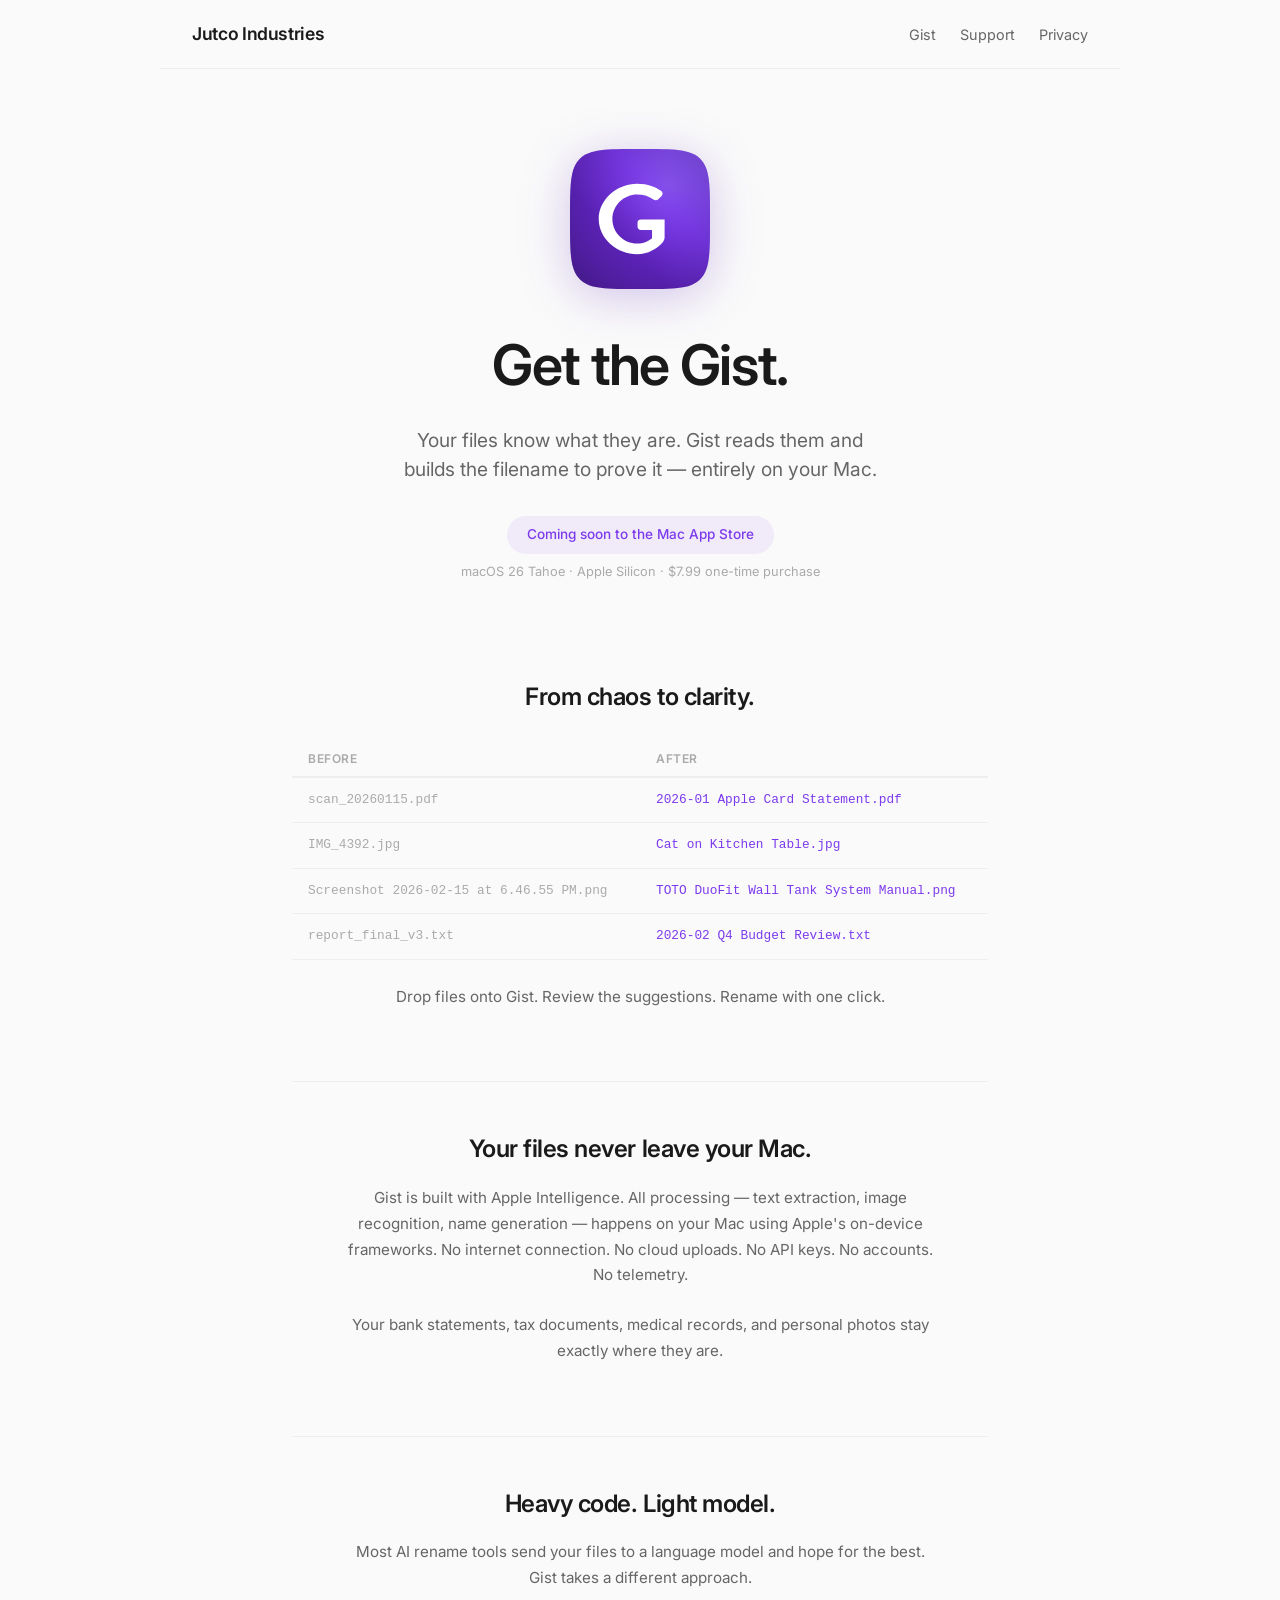
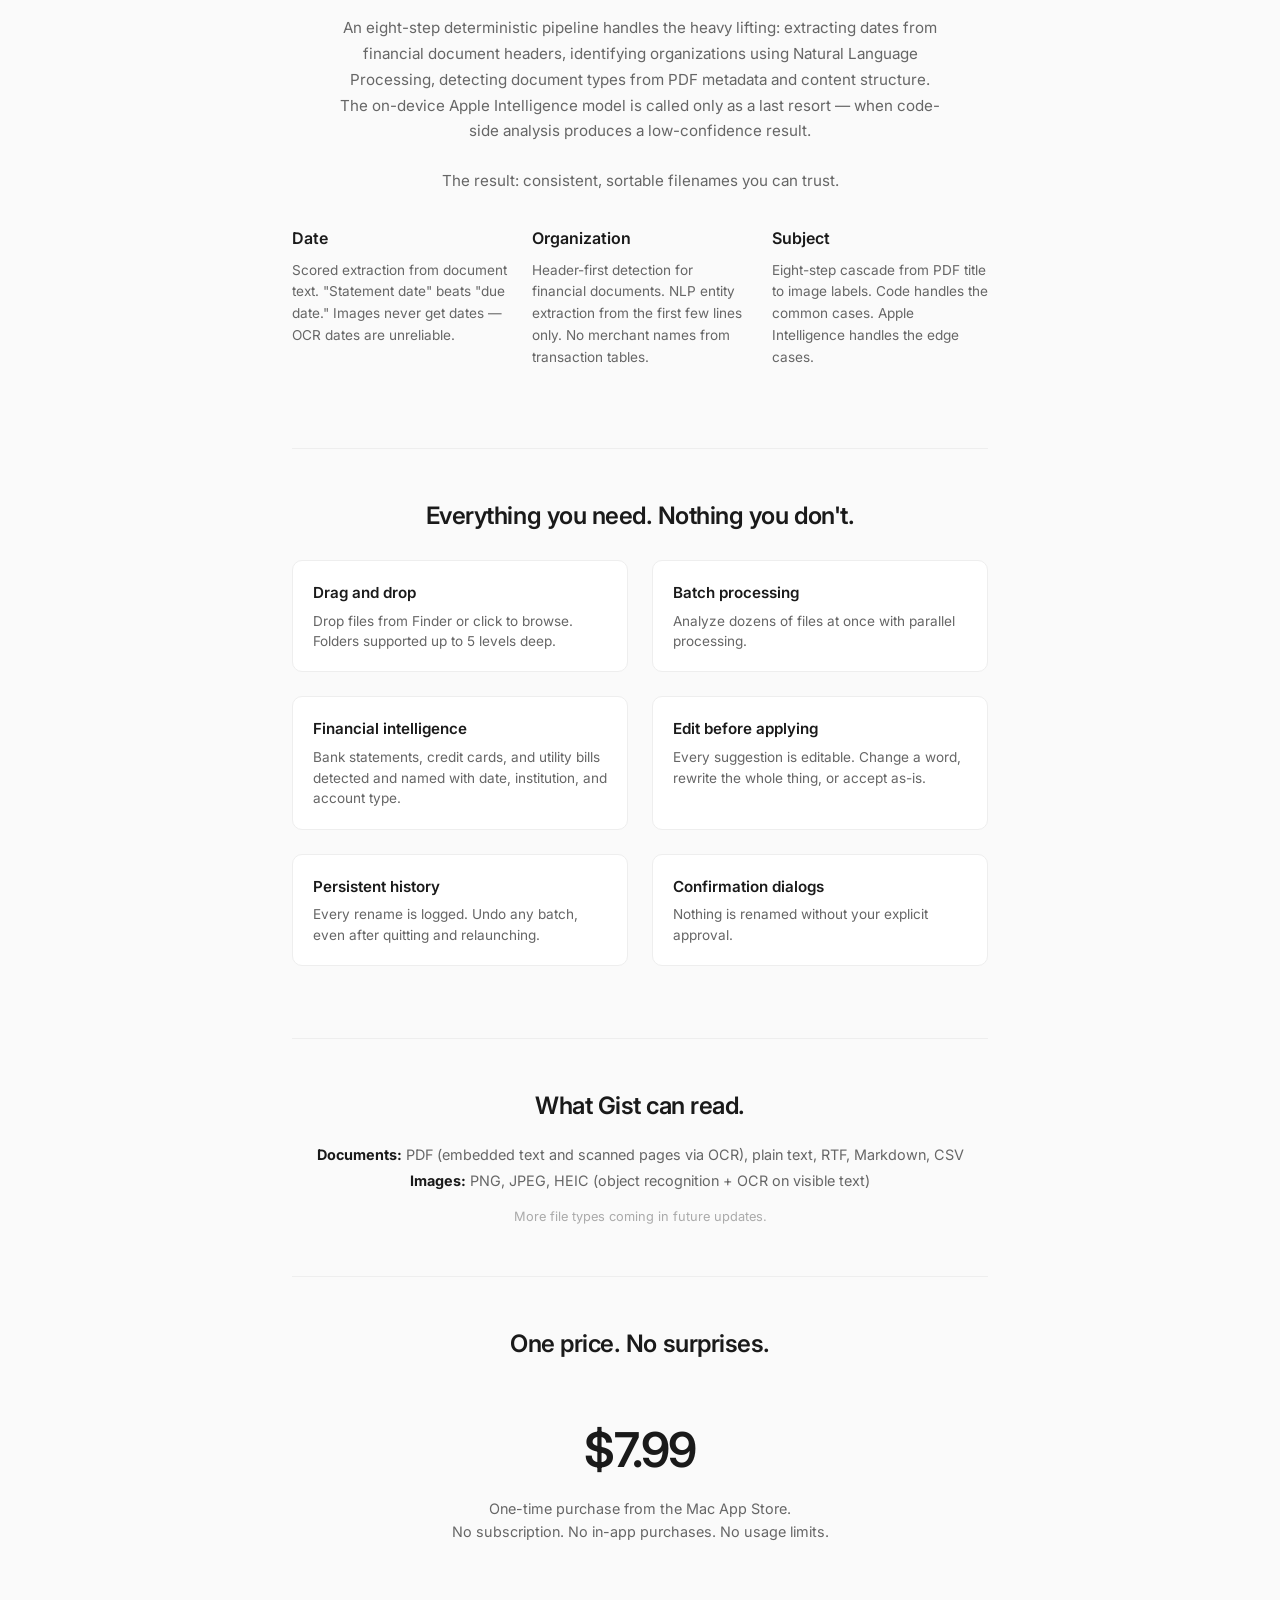
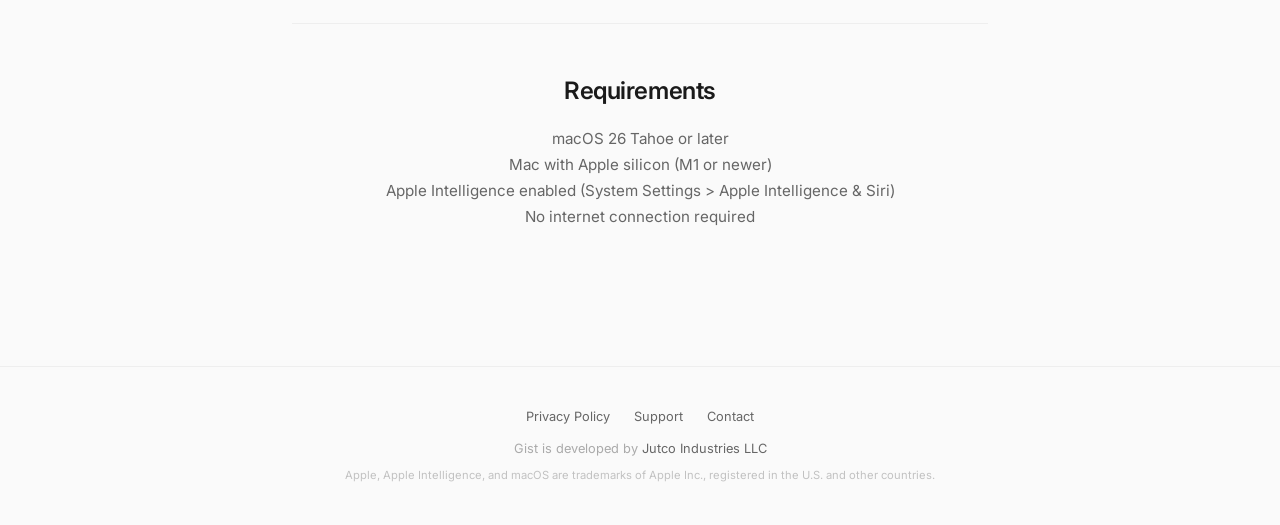
==== gist/index.html @ cdff6a1a "Initial site: landing page, Gist product page, privacy policy, support FAQ Static site for jutco.net" ====
<!DOCTYPE html>
<html lang="en">
<head>
  <meta charset="UTF-8">
  <meta name="viewport" content="width=device-width, initial-scale=1.0">
  <title>Gist — AI File Renamer for Mac</title>
  <meta name="description" content="Gist uses on-device Apple Intelligence to analyze your documents and suggest descriptive filenames. No cloud. No setup. Just drag, drop, done.">
  <link rel="preconnect" href="https://fonts.googleapis.com">
  <link rel="preconnect" href="https://fonts.gstatic.com" crossorigin>
  <link href="https://fonts.googleapis.com/css2?family=Inter:wght@400;500;600&display=swap" rel="stylesheet">
  <link rel="stylesheet" href="/css/style.css">
</head>
<body>

  <header class="site-header">
    <a href="/" class="logo">Jutco Industries</a>
    <nav class="site-nav">
      <a href="/gist">Gist</a>
      <a href="/support">Support</a>
      <a href="/privacy">Privacy</a>
    </nav>
  </header>

  <!-- Hero -->
  <section class="gist-hero">
    <svg class="app-icon" xmlns="http://www.w3.org/2000/svg" viewBox="0 0 1024 1024">
      <defs>
        <clipPath id="squircle"><path d="M 512 0 C 764 0, 880 0, 952 72 C 1024 144, 1024 260, 1024 512 C 1024 764, 1024 880, 952 952 C 880 1024, 764 1024, 512 1024 C 260 1024, 144 1024, 72 952 C 0 880, 0 764, 0 512 C 0 260, 0 144, 72 72 C 144 0, 260 0, 512 0 Z"/></clipPath>
        <linearGradient id="bgGrad" x1="0" y1="1" x2="1" y2="0"><stop offset="0%" stop-color="#4C1D95"/><stop offset="35%" stop-color="#5B21B6"/><stop offset="65%" stop-color="#7C3AED"/><stop offset="100%" stop-color="#8B5CF6"/></linearGradient>
        <radialGradient id="light" cx="0.7" cy="0.25" r="0.55"><stop offset="0%" stop-color="#A78BFA" stop-opacity="0.28"/><stop offset="100%" stop-color="#7C3AED" stop-opacity="0"/></radialGradient>
        <radialGradient id="vignette" cx="0.5" cy="0.48" r="0.65"><stop offset="0%" stop-color="#7C3AED" stop-opacity="0"/><stop offset="100%" stop-color="#2E1065" stop-opacity="0.3"/></radialGradient>
      </defs>
      <g clip-path="url(#squircle)">
        <rect width="1024" height="1024" fill="url(#bgGrad)"/>
        <rect width="1024" height="1024" fill="url(#light)"/>
        <rect width="1024" height="1024" fill="url(#vignette)"/>
        <path fill="#FFFFFF" d="M 692 516 L 692 650 C 692 660, 688 670, 680 680 C 640 728, 570 770, 490 770 C 350 770, 210 660, 210 512 C 210 364, 350 254, 490 254 C 570 254, 630 280, 668 308 C 680 318, 680 334, 670 344 L 646 368 C 636 378, 622 378, 610 370 C 580 346, 540 332, 490 332 C 396 332, 310 410, 310 512 C 310 614, 396 692, 490 692 C 540 692, 574 674, 600 652 L 600 592 L 520 592 C 504 592, 494 582, 494 566 L 494 540 C 494 524, 504 516, 520 516 Z"/>
      </g>
    </svg>

    <h1>Get the Gist.</h1>
    <p class="subhead">Your files know what they are. Gist reads them and builds the filename to prove it — entirely on your Mac.</p>
    <span class="pill">Coming soon to the Mac App Store</span>
    <p class="system-req">macOS 26 Tahoe &middot; Apple Silicon &middot; $7.99 one-time purchase</p>
  </section>

  <div class="container">

    <!-- Before/After -->
    <section class="section">
      <h2>From chaos to clarity.</h2>
      <table class="rename-table">
        <thead>
          <tr><th>Before</th><th>After</th></tr>
        </thead>
        <tbody>
          <tr><td class="before">scan_20260115.pdf</td><td class="after">2026-01 Apple Card Statement.pdf</td></tr>
          <tr><td class="before">IMG_4392.jpg</td><td class="after">Cat on Kitchen Table.jpg</td></tr>
          <tr><td class="before">Screenshot 2026-02-15 at 6.46.55 PM.png</td><td class="after">TOTO DuoFit Wall Tank System Manual.png</td></tr>
          <tr><td class="before">report_final_v3.txt</td><td class="after">2026-02 Q4 Budget Review.txt</td></tr>
        </tbody>
      </table>
      <p class="section-body">Drop files onto Gist. Review the suggestions. Rename with one click.</p>
    </section>

    <!-- Privacy -->
    <section class="section">
      <h2>Your files never leave your Mac.</h2>
      <p class="section-body">Gist is built with Apple Intelligence. All processing — text extraction, image recognition, name generation — happens on your Mac using Apple's on-device frameworks. No internet connection. No cloud uploads. No API keys. No accounts. No telemetry.</p>
      <p class="section-body">Your bank statements, tax documents, medical records, and personal photos stay exactly where they are.</p>
    </section>

    <!-- How It Works -->
    <section class="section">
      <h2>Heavy code. Light model.</h2>
      <p class="section-body">Most AI rename tools send your files to a language model and hope for the best. Gist takes a different approach.</p>
      <p class="section-body">An eight-step deterministic pipeline handles the heavy lifting: extracting dates from financial document headers, identifying organizations using Natural Language Processing, detecting document types from PDF metadata and content structure. The on-device Apple Intelligence model is called only as a last resort — when code-side analysis produces a low-confidence result.</p>
      <p class="section-body">The result: consistent, sortable filenames you can trust.</p>

      <div class="three-col">
        <div class="col">
          <h3>Date</h3>
          <p>Scored extraction from document text. "Statement date" beats "due date." Images never get dates — OCR dates are unreliable.</p>
        </div>
        <div class="col">
          <h3>Organization</h3>
          <p>Header-first detection for financial documents. NLP entity extraction from the first few lines only. No merchant names from transaction tables.</p>
        </div>
        <div class="col">
          <h3>Subject</h3>
          <p>Eight-step cascade from PDF title to image labels. Code handles the common cases. Apple Intelligence handles the edge cases.</p>
        </div>
      </div>
    </section>

    <!-- Features -->
    <section class="section">
      <h2>Everything you need. Nothing you don't.</h2>
      <div class="feature-grid">
        <div class="feature">
          <h3>Drag and drop</h3>
          <p>Drop files from Finder or click to browse. Folders supported up to 5 levels deep.</p>
        </div>
        <div class="feature">
          <h3>Batch processing</h3>
          <p>Analyze dozens of files at once with parallel processing.</p>
        </div>
        <div class="feature">
          <h3>Financial intelligence</h3>
          <p>Bank statements, credit cards, and utility bills detected and named with date, institution, and account type.</p>
        </div>
        <div class="feature">
          <h3>Edit before applying</h3>
          <p>Every suggestion is editable. Change a word, rewrite the whole thing, or accept as-is.</p>
        </div>
        <div class="feature">
          <h3>Persistent history</h3>
          <p>Every rename is logged. Undo any batch, even after quitting and relaunching.</p>
        </div>
        <div class="feature">
          <h3>Confirmation dialogs</h3>
          <p>Nothing is renamed without your explicit approval.</p>
        </div>
      </div>
    </section>

    <!-- Supported Files -->
    <section class="section">
      <h2>What Gist can read.</h2>
      <div class="file-types">
        <p><strong>Documents:</strong> PDF (embedded text and scanned pages via OCR), plain text, RTF, Markdown, CSV</p>
        <p><strong>Images:</strong> PNG, JPEG, HEIC (object recognition + OCR on visible text)</p>
        <p style="margin-top:0.75rem;font-size:0.8rem;color:var(--text-faint);">More file types coming in future updates.</p>
      </div>
    </section>

    <!-- Pricing -->
    <section class="section">
      <h2>One price. No surprises.</h2>
      <div class="pricing-block">
        <div class="price">$7.99</div>
        <p class="price-note">One-time purchase from the Mac App Store.<br>No subscription. No in-app purchases. No usage limits.</p>
      </div>
    </section>

    <!-- Requirements -->
    <section class="section">
      <h2>Requirements</h2>
      <div class="section-body">
        <p>macOS 26 Tahoe or later<br>
        Mac with Apple silicon (M1 or newer)<br>
        Apple Intelligence enabled (System Settings > Apple Intelligence & Siri)<br>
        No internet connection required</p>
      </div>
    </section>

  </div>

  <footer class="site-footer">
    <div class="footer-links">
      <a href="/privacy">Privacy Policy</a>
      <a href="/support">Support</a>
      <a href="mailto:support@jutco.net">Contact</a>
    </div>
    <span>Gist is developed by <a href="/">Jutco Industries LLC</a></span>
    <p class="footer-trademark">Apple, Apple Intelligence, and macOS are trademarks of Apple Inc., registered in the U.S. and other countries.</p>
  </footer>

</body>
</html>
---- css/style.css ----
/* === Jutco Industries — Shared Styles === */

* { margin: 0; padding: 0; box-sizing: border-box; }

:root {
  --text: #1a1a1a;
  --text-muted: #666;
  --text-faint: #aaa;
  --bg: #FAFAFA;
  --bg-alt: #f0f0f0;
  --border: #eee;
  --accent: #7C3AED;
  --accent-bg: rgba(124, 58, 237, 0.08);
  --accent-deep: #5B21B6;
  --card-bg: #fff;
}

@media (prefers-color-scheme: dark) {
  :root {
    --text: #f0f0f0;
    --text-muted: #999;
    --text-faint: #666;
    --bg: #111111;
    --bg-alt: #1a1a1a;
    --border: #333;
    --accent: #A78BFA;
    --accent-bg: rgba(167, 139, 250, 0.1);
    --accent-deep: #7C3AED;
    --card-bg: #1a1a1a;
  }
}

body {
  font-family: 'Inter', -apple-system, BlinkMacSystemFont, sans-serif;
  background: var(--bg);
  color: var(--text);
  -webkit-font-smoothing: antialiased;
  line-height: 1.6;
}

a { color: var(--accent); text-decoration: none; }
a:hover { text-decoration: underline; }

/* --- Layout --- */
.container {
  max-width: 760px;
  margin: 0 auto;
  padding: 0 2rem;
}

/* --- Site Header --- */
.site-header {
  display: flex;
  align-items: center;
  justify-content: space-between;
  padding: 1.25rem 2rem;
  border-bottom: 1px solid var(--border);
  max-width: 960px;
  margin: 0 auto;
}

.site-header .logo {
  font-size: 1.1rem;
  font-weight: 600;
  color: var(--text);
  text-decoration: none;
  letter-spacing: -0.02em;
}
.site-header .logo:hover { text-decoration: none; color: var(--accent); }

.site-nav {
  display: flex;
  gap: 1.5rem;
  font-size: 0.9rem;
}
.site-nav a {
  color: var(--text-muted);
  text-decoration: none;
}
.site-nav a:hover { color: var(--accent); text-decoration: none; }

/* --- Site Footer --- */
.site-footer {
  text-align: center;
  padding: 2.5rem 2rem;
  border-top: 1px solid var(--border);
  font-size: 0.8rem;
  color: var(--text-faint);
  margin-top: 4rem;
}
.site-footer a {
  color: var(--text-muted);
  text-decoration: none;
}
.site-footer a:hover { color: var(--accent); }
.footer-links {
  display: flex;
  justify-content: center;
  gap: 1.5rem;
  margin-bottom: 0.75rem;
}
.footer-trademark {
  margin-top: 0.5rem;
  font-size: 0.7rem;
  color: var(--text-faint);
  opacity: 0.7;
}

/* --- Homepage Hero --- */
.home-hero {
  text-align: center;
  padding: 6rem 2rem 3rem;
}
.home-hero h1 {
  font-size: clamp(2.5rem, 5vw, 3.5rem);
  font-weight: 600;
  letter-spacing: -0.03em;
  line-height: 1.1;
  margin-bottom: 1rem;
}
.home-hero .tagline {
  font-size: clamp(1.1rem, 2vw, 1.3rem);
  color: var(--text-muted);
  max-width: 480px;
  margin: 0 auto 3rem;
  line-height: 1.5;
}

/* --- Product Cards --- */
.products {
  display: grid;
  grid-template-columns: 1fr 1fr;
  gap: 1.5rem;
  max-width: 700px;
  margin: 0 auto 4rem;
  padding: 0 2rem;
}
.product-card {
  background: var(--card-bg);
  border: 1px solid var(--border);
  border-radius: 12px;
  padding: 2rem;
  text-align: center;
  text-decoration: none;
  color: var(--text);
  transition: border-color 0.15s ease, box-shadow 0.15s ease;
}
.product-card:hover {
  border-color: var(--accent);
  box-shadow: 0 4px 16px rgba(124, 58, 237, 0.08);
  text-decoration: none;
}
.product-card .product-icon {
  width: 80px;
  height: 80px;
  margin: 0 auto 1rem;
}
.product-card h2 {
  font-size: 1.25rem;
  font-weight: 600;
  margin-bottom: 0.5rem;
}
.product-card p {
  font-size: 0.9rem;
  color: var(--text-muted);
  line-height: 1.5;
}
.product-card .badge {
  display: inline-block;
  font-size: 0.75rem;
  font-weight: 500;
  color: var(--accent);
  background: var(--accent-bg);
  padding: 0.3rem 0.75rem;
  border-radius: 100px;
  margin-top: 0.75rem;
}

/* --- About Section --- */
.about {
  max-width: 560px;
  margin: 0 auto 4rem;
  padding: 0 2rem;
  text-align: center;
}
.about p {
  font-size: 0.95rem;
  color: var(--text-muted);
  line-height: 1.7;
  margin-bottom: 1rem;
}
.about .contact-link {
  font-size: 0.9rem;
}

/* --- Page Content (Privacy, Support) --- */
.page-content {
  padding: 3rem 0 2rem;
}
.page-content h1 {
  font-size: 2rem;
  font-weight: 600;
  letter-spacing: -0.02em;
  margin-bottom: 0.5rem;
}
.page-content .page-subtitle {
  color: var(--text-muted);
  font-size: 0.9rem;
  margin-bottom: 2.5rem;
}
.page-content h2 {
  font-size: 1.15rem;
  font-weight: 600;
  margin-top: 2rem;
  margin-bottom: 0.75rem;
}
.page-content p,
.page-content ul {
  font-size: 0.92rem;
  color: var(--text-muted);
  line-height: 1.7;
  margin-bottom: 1rem;
}
.page-content ul {
  padding-left: 1.25rem;
}
.page-content li {
  margin-bottom: 0.35rem;
}
.page-content code {
  font-size: 0.82rem;
  background: var(--bg-alt);
  padding: 0.15rem 0.4rem;
  border-radius: 4px;
  word-break: break-all;
}
.page-content .contact-block {
  margin-top: 2.5rem;
  padding: 1.5rem;
  background: var(--accent-bg);
  border-radius: 10px;
  text-align: center;
}
.page-content .contact-block p {
  color: var(--text);
  margin-bottom: 0.5rem;
}
.page-content .contact-block a {
  font-weight: 500;
}

/* --- FAQ (details/summary) --- */
.faq-item {
  border-bottom: 1px solid var(--border);
  padding: 0;
}
.faq-item summary {
  font-size: 0.95rem;
  font-weight: 500;
  color: var(--text);
  padding: 1rem 0;
  cursor: pointer;
  list-style: none;
}
.faq-item summary::-webkit-details-marker { display: none; }
.faq-item summary::before {
  content: '+';
  display: inline-block;
  width: 1.5rem;
  font-weight: 600;
  color: var(--accent);
}
.faq-item[open] summary::before { content: '\2212'; }
.faq-item .faq-answer {
  padding: 0 0 1rem 1.5rem;
  font-size: 0.9rem;
  color: var(--text-muted);
  line-height: 1.7;
}
.faq-item .faq-answer p { margin-bottom: 0.75rem; }
.faq-item .faq-answer ul { padding-left: 1.25rem; }

/* --- Gist Product Page --- */
.gist-hero {
  text-align: center;
  padding: 5rem 2rem 3rem;
}
.gist-hero .app-icon {
  width: 140px;
  height: 140px;
  margin-bottom: 1.5rem;
  filter: drop-shadow(0 8px 24px rgba(91, 33, 182, 0.25));
}
.gist-hero h1 {
  font-size: clamp(2.5rem, 5vw, 3.5rem);
  font-weight: 600;
  letter-spacing: -0.03em;
  margin-bottom: 1rem;
}
.gist-hero .subhead {
  font-size: clamp(1rem, 2vw, 1.2rem);
  color: var(--text-muted);
  max-width: 500px;
  margin: 0 auto 2rem;
  line-height: 1.5;
}
.pill {
  display: inline-block;
  font-size: 0.85rem;
  font-weight: 500;
  color: var(--accent);
  background: var(--accent-bg);
  padding: 0.5rem 1.25rem;
  border-radius: 100px;
}
.system-req {
  margin-top: 0.5rem;
  font-size: 0.8rem;
  color: var(--text-faint);
}

/* --- Section blocks --- */
.section {
  padding: 3rem 0;
}
.section + .section {
  border-top: 1px solid var(--border);
}
.section h2 {
  font-size: 1.5rem;
  font-weight: 600;
  letter-spacing: -0.02em;
  margin-bottom: 1rem;
  text-align: center;
}
.section > p,
.section .section-body {
  font-size: 0.95rem;
  color: var(--text-muted);
  line-height: 1.7;
  max-width: 600px;
  margin: 0 auto 1.5rem;
  text-align: center;
}

/* --- Before/After Table --- */
.rename-table {
  width: 100%;
  border-collapse: collapse;
  font-size: 0.85rem;
  margin: 1.5rem 0;
}
.rename-table th {
  text-align: left;
  font-size: 0.75rem;
  font-weight: 600;
  text-transform: uppercase;
  letter-spacing: 0.05em;
  color: var(--text-faint);
  padding: 0.5rem 1rem;
  border-bottom: 2px solid var(--border);
}
.rename-table td {
  padding: 0.75rem 1rem;
  border-bottom: 1px solid var(--border);
  font-family: 'SF Mono', 'Fira Code', monospace;
  font-size: 0.8rem;
}
.rename-table .before { color: var(--text-faint); }
.rename-table .after { color: var(--accent); font-weight: 500; }

/* --- Three-Column Breakdown --- */
.three-col {
  display: grid;
  grid-template-columns: 1fr 1fr 1fr;
  gap: 1.5rem;
  margin: 2rem 0;
}
.three-col .col h3 {
  font-size: 1rem;
  font-weight: 600;
  margin-bottom: 0.5rem;
}
.three-col .col p {
  font-size: 0.85rem;
  color: var(--text-muted);
  line-height: 1.6;
}

/* --- Feature Grid --- */
.feature-grid {
  display: grid;
  grid-template-columns: 1fr 1fr;
  gap: 1.5rem;
  margin: 1.5rem 0;
}
.feature {
  padding: 1.25rem;
  background: var(--card-bg);
  border: 1px solid var(--border);
  border-radius: 10px;
}
.feature h3 {
  font-size: 0.95rem;
  font-weight: 600;
  margin-bottom: 0.35rem;
}
.feature p {
  font-size: 0.85rem;
  color: var(--text-muted);
  line-height: 1.5;
}

/* --- Pricing --- */
.pricing-block {
  text-align: center;
  padding: 2rem 0;
}
.pricing-block .price {
  font-size: 3rem;
  font-weight: 600;
  letter-spacing: -0.03em;
}
.pricing-block .price-note {
  font-size: 0.9rem;
  color: var(--text-muted);
  margin-top: 0.5rem;
}

/* --- File Types --- */
.file-types {
  text-align: center;
  font-size: 0.9rem;
  color: var(--text-muted);
  line-height: 1.8;
}
.file-types strong {
  color: var(--text);
}

/* --- Responsive --- */
@media (max-width: 600px) {
  .products { grid-template-columns: 1fr; }
  .three-col { grid-template-columns: 1fr; }
  .feature-grid { grid-template-columns: 1fr; }
  .site-header { padding: 1rem 1.5rem; }
  .site-nav { gap: 1rem; font-size: 0.85rem; }
  .gist-hero .app-icon { width: 100px; height: 100px; }
}
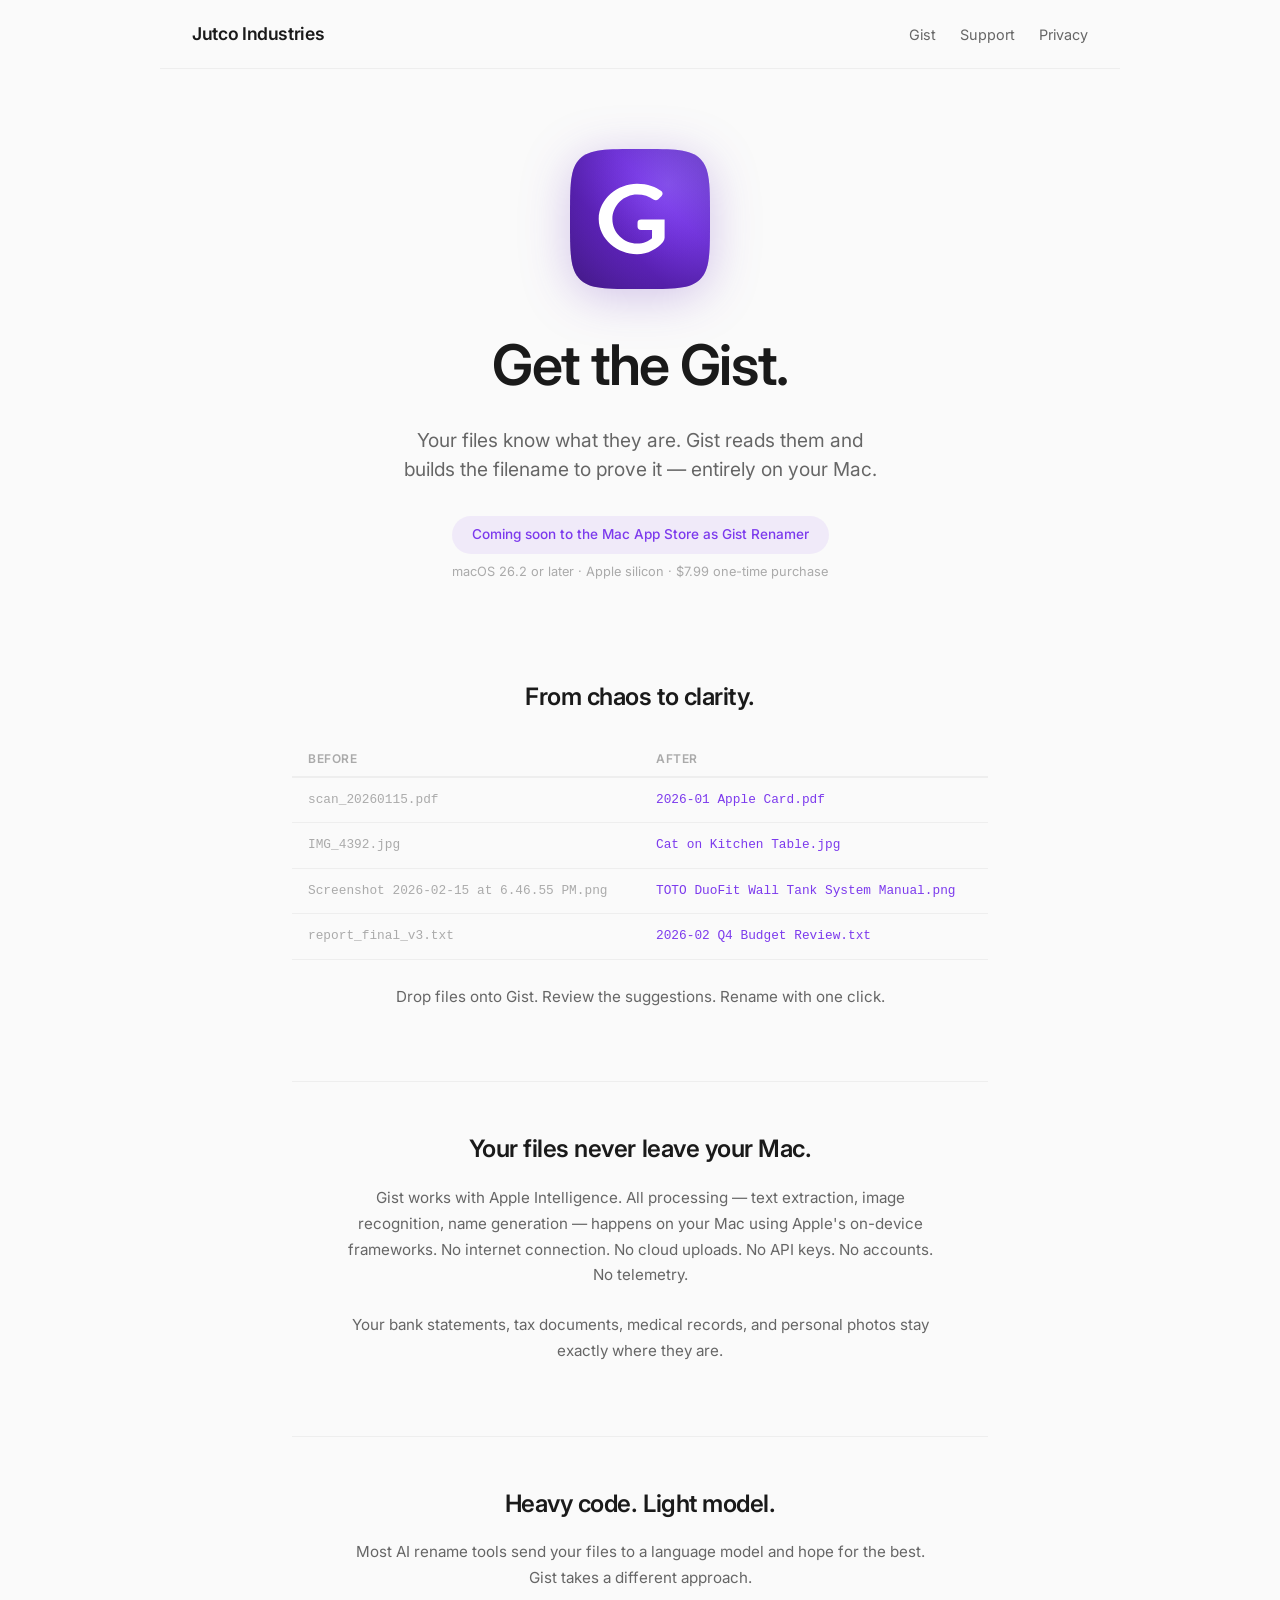
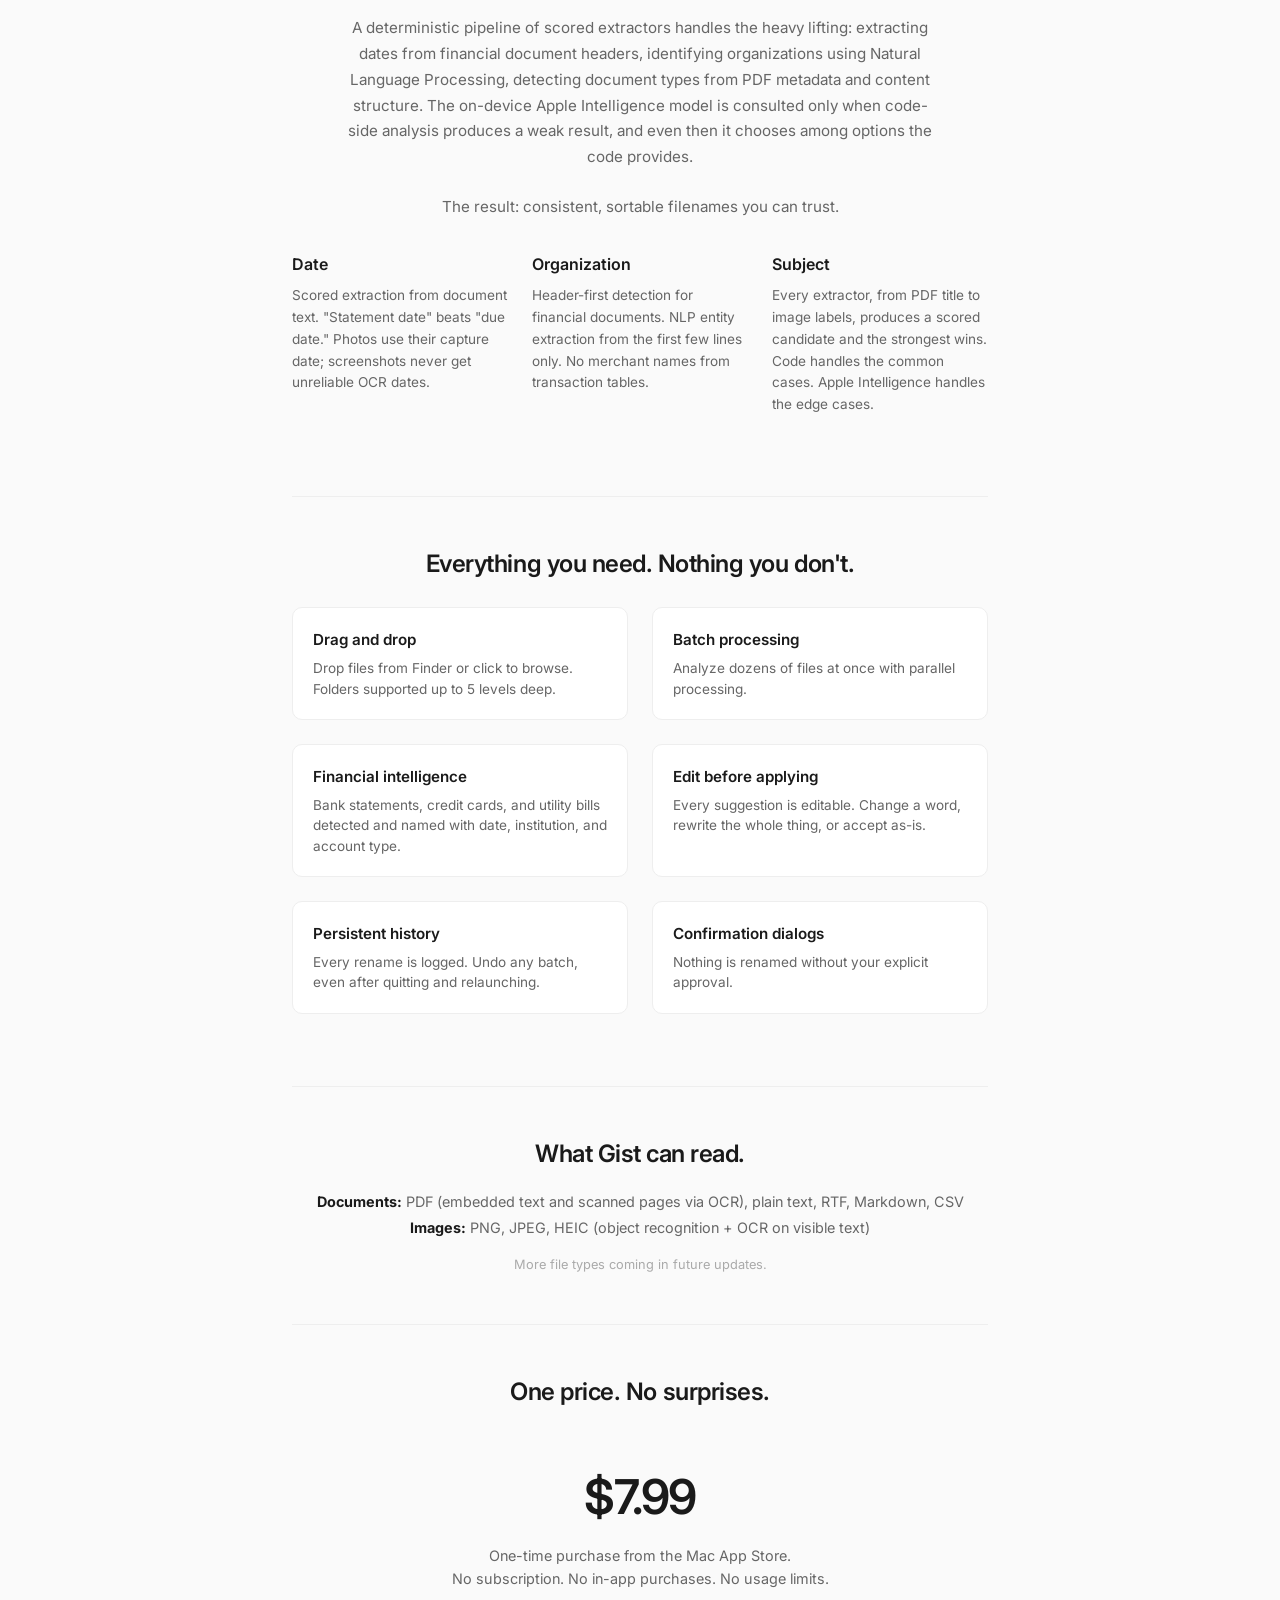
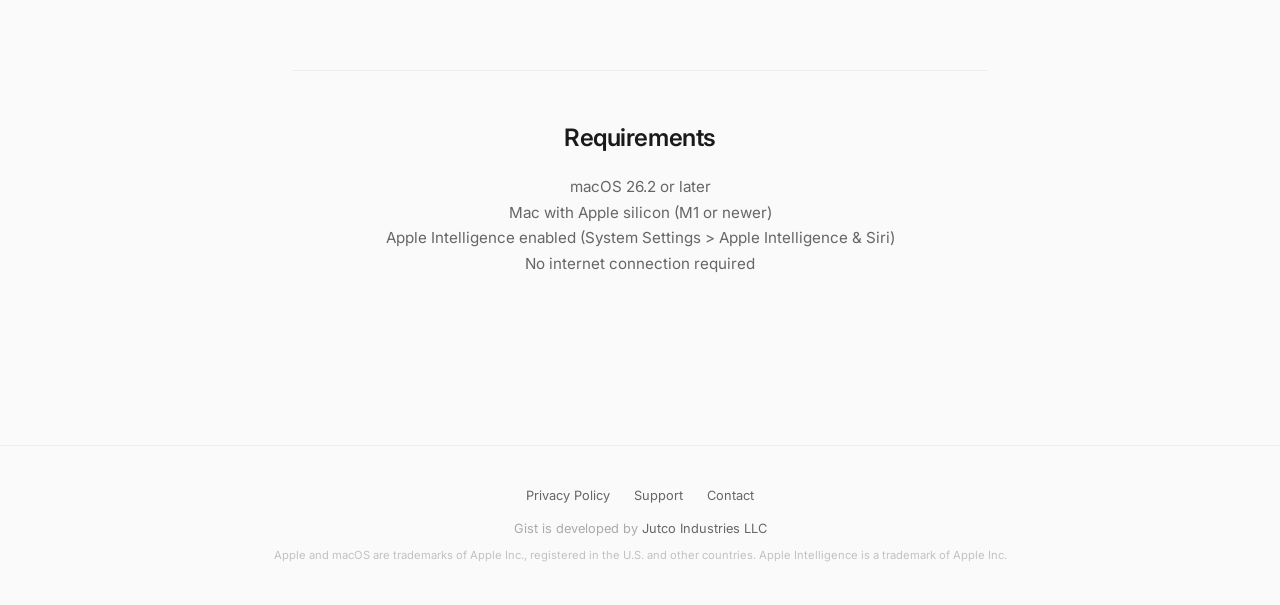
==== commit ec7b5564: "Gist pages: correct bundle id, current UI, store name, trademark line - Privacy: container path and " ====
--- a/gist/index.html
+++ b/gist/index.html
@@ -3,7 +3,7 @@
 <head>
   <meta charset="UTF-8">
   <meta name="viewport" content="width=device-width, initial-scale=1.0">
-  <title>Gist — AI File Renamer for Mac</title>
+  <title>Gist Renamer — AI File Naming for Mac</title>
   <meta name="description" content="Gist uses on-device Apple Intelligence to analyze your documents and suggest descriptive filenames. No cloud. No setup. Just drag, drop, done.">
   <link rel="preconnect" href="https://fonts.googleapis.com">
   <link rel="preconnect" href="https://fonts.gstatic.com" crossorigin>
@@ -40,8 +40,8 @@
 
     <h1>Get the Gist.</h1>
     <p class="subhead">Your files know what they are. Gist reads them and builds the filename to prove it — entirely on your Mac.</p>
-    <span class="pill">Coming soon to the Mac App Store</span>
-    <p class="system-req">macOS 26 Tahoe &middot; Apple Silicon &middot; $7.99 one-time purchase</p>
+    <span class="pill">Coming soon to the Mac App Store as Gist Renamer</span>
+    <p class="system-req">macOS 26.2 or later &middot; Apple silicon &middot; $7.99 one-time purchase</p>
   </section>
 
   <div class="container">
@@ -54,7 +54,7 @@
           <tr><th>Before</th><th>After</th></tr>
         </thead>
         <tbody>
-          <tr><td class="before">scan_20260115.pdf</td><td class="after">2026-01 Apple Card Statement.pdf</td></tr>
+          <tr><td class="before">scan_20260115.pdf</td><td class="after">2026-01 Apple Card.pdf</td></tr>
           <tr><td class="before">IMG_4392.jpg</td><td class="after">Cat on Kitchen Table.jpg</td></tr>
           <tr><td class="before">Screenshot 2026-02-15 at 6.46.55 PM.png</td><td class="after">TOTO DuoFit Wall Tank System Manual.png</td></tr>
           <tr><td class="before">report_final_v3.txt</td><td class="after">2026-02 Q4 Budget Review.txt</td></tr>
@@ -66,7 +66,7 @@
     <!-- Privacy -->
     <section class="section">
       <h2>Your files never leave your Mac.</h2>
-      <p class="section-body">Gist is built with Apple Intelligence. All processing — text extraction, image recognition, name generation — happens on your Mac using Apple's on-device frameworks. No internet connection. No cloud uploads. No API keys. No accounts. No telemetry.</p>
+      <p class="section-body">Gist works with Apple Intelligence. All processing — text extraction, image recognition, name generation — happens on your Mac using Apple's on-device frameworks. No internet connection. No cloud uploads. No API keys. No accounts. No telemetry.</p>
       <p class="section-body">Your bank statements, tax documents, medical records, and personal photos stay exactly where they are.</p>
     </section>
 
@@ -74,13 +74,13 @@
     <section class="section">
       <h2>Heavy code. Light model.</h2>
       <p class="section-body">Most AI rename tools send your files to a language model and hope for the best. Gist takes a different approach.</p>
-      <p class="section-body">An eight-step deterministic pipeline handles the heavy lifting: extracting dates from financial document headers, identifying organizations using Natural Language Processing, detecting document types from PDF metadata and content structure. The on-device Apple Intelligence model is called only as a last resort — when code-side analysis produces a low-confidence result.</p>
+      <p class="section-body">A deterministic pipeline of scored extractors handles the heavy lifting: extracting dates from financial document headers, identifying organizations using Natural Language Processing, detecting document types from PDF metadata and content structure. The on-device Apple Intelligence model is consulted only when code-side analysis produces a weak result, and even then it chooses among options the code provides.</p>
       <p class="section-body">The result: consistent, sortable filenames you can trust.</p>
 
       <div class="three-col">
         <div class="col">
           <h3>Date</h3>
-          <p>Scored extraction from document text. "Statement date" beats "due date." Images never get dates — OCR dates are unreliable.</p>
+          <p>Scored extraction from document text. "Statement date" beats "due date." Photos use their capture date; screenshots never get unreliable OCR dates.</p>
         </div>
         <div class="col">
           <h3>Organization</h3>
@@ -88,7 +88,7 @@
         </div>
         <div class="col">
           <h3>Subject</h3>
-          <p>Eight-step cascade from PDF title to image labels. Code handles the common cases. Apple Intelligence handles the edge cases.</p>
+          <p>Every extractor, from PDF title to image labels, produces a scored candidate and the strongest wins. Code handles the common cases. Apple Intelligence handles the edge cases.</p>
         </div>
       </div>
     </section>
@@ -147,7 +147,7 @@
     <section class="section">
       <h2>Requirements</h2>
       <div class="section-body">
-        <p>macOS 26 Tahoe or later<br>
+        <p>macOS 26.2 or later<br>
         Mac with Apple silicon (M1 or newer)<br>
         Apple Intelligence enabled (System Settings > Apple Intelligence & Siri)<br>
         No internet connection required</p>
@@ -163,7 +163,7 @@
       <a href="mailto:support@jutco.net">Contact</a>
     </div>
     <span>Gist is developed by <a href="/">Jutco Industries LLC</a></span>
-    <p class="footer-trademark">Apple, Apple Intelligence, and macOS are trademarks of Apple Inc., registered in the U.S. and other countries.</p>
+    <p class="footer-trademark">Apple and macOS are trademarks of Apple Inc., registered in the U.S. and other countries. Apple Intelligence is a trademark of Apple Inc.</p>
   </footer>
 
 </body>
--- a/css/style.css
+++ b/css/style.css
@@ -86,7 +86,7 @@
   border-top: 1px solid var(--border);
   font-size: 0.8rem;
   color: var(--text-faint);
-  margin-top: 4rem;
+  margin-top: 6rem;
 }
 .site-footer a {
   color: var(--text-muted);
@@ -109,20 +109,33 @@
 /* --- Homepage Hero --- */
 .home-hero {
   text-align: center;
-  padding: 6rem 2rem 3rem;
+  padding: min(12vh, 10rem) 2rem 4rem;
+  background: radial-gradient(ellipse at center, var(--accent-bg) 0%, transparent 70%);
 }
 .home-hero h1 {
   font-size: clamp(2.5rem, 5vw, 3.5rem);
-  font-weight: 600;
-  letter-spacing: -0.03em;
+  font-weight: 700;
+  letter-spacing: -0.04em;
   line-height: 1.1;
-  margin-bottom: 1rem;
+  margin-bottom: 1.5rem;
+  position: relative;
+  display: inline-block;
+}
+.home-hero h1::after {
+  content: '';
+  display: block;
+  width: 44px;
+  height: 3px;
+  background: var(--accent);
+  border-radius: 2px;
+  margin: 1rem auto 0;
 }
 .home-hero .tagline {
   font-size: clamp(1.1rem, 2vw, 1.3rem);
   color: var(--text-muted);
+  letter-spacing: 0.01em;
   max-width: 480px;
-  margin: 0 auto 3rem;
+  margin: 0 auto 2rem;
   line-height: 1.5;
 }
 
@@ -192,6 +205,25 @@
 .about .contact-link {
   font-size: 0.9rem;
 }
+.home-about {
+  border-top: 1px solid var(--border);
+  padding-top: 3rem;
+  margin-top: 0;
+}
+.contact-cta a {
+  font-size: 0.95rem;
+  font-weight: 500;
+  letter-spacing: 0.01em;
+  color: var(--accent);
+  border-bottom: 1px solid rgba(124, 58, 237, 0.3);
+  padding-bottom: 2px;
+  text-decoration: none;
+  transition: border-color 0.15s ease;
+}
+.contact-cta a:hover {
+  border-color: var(--accent);
+  text-decoration: none;
+}
 
 /* --- Page Content (Privacy, Support) --- */
 .page-content {
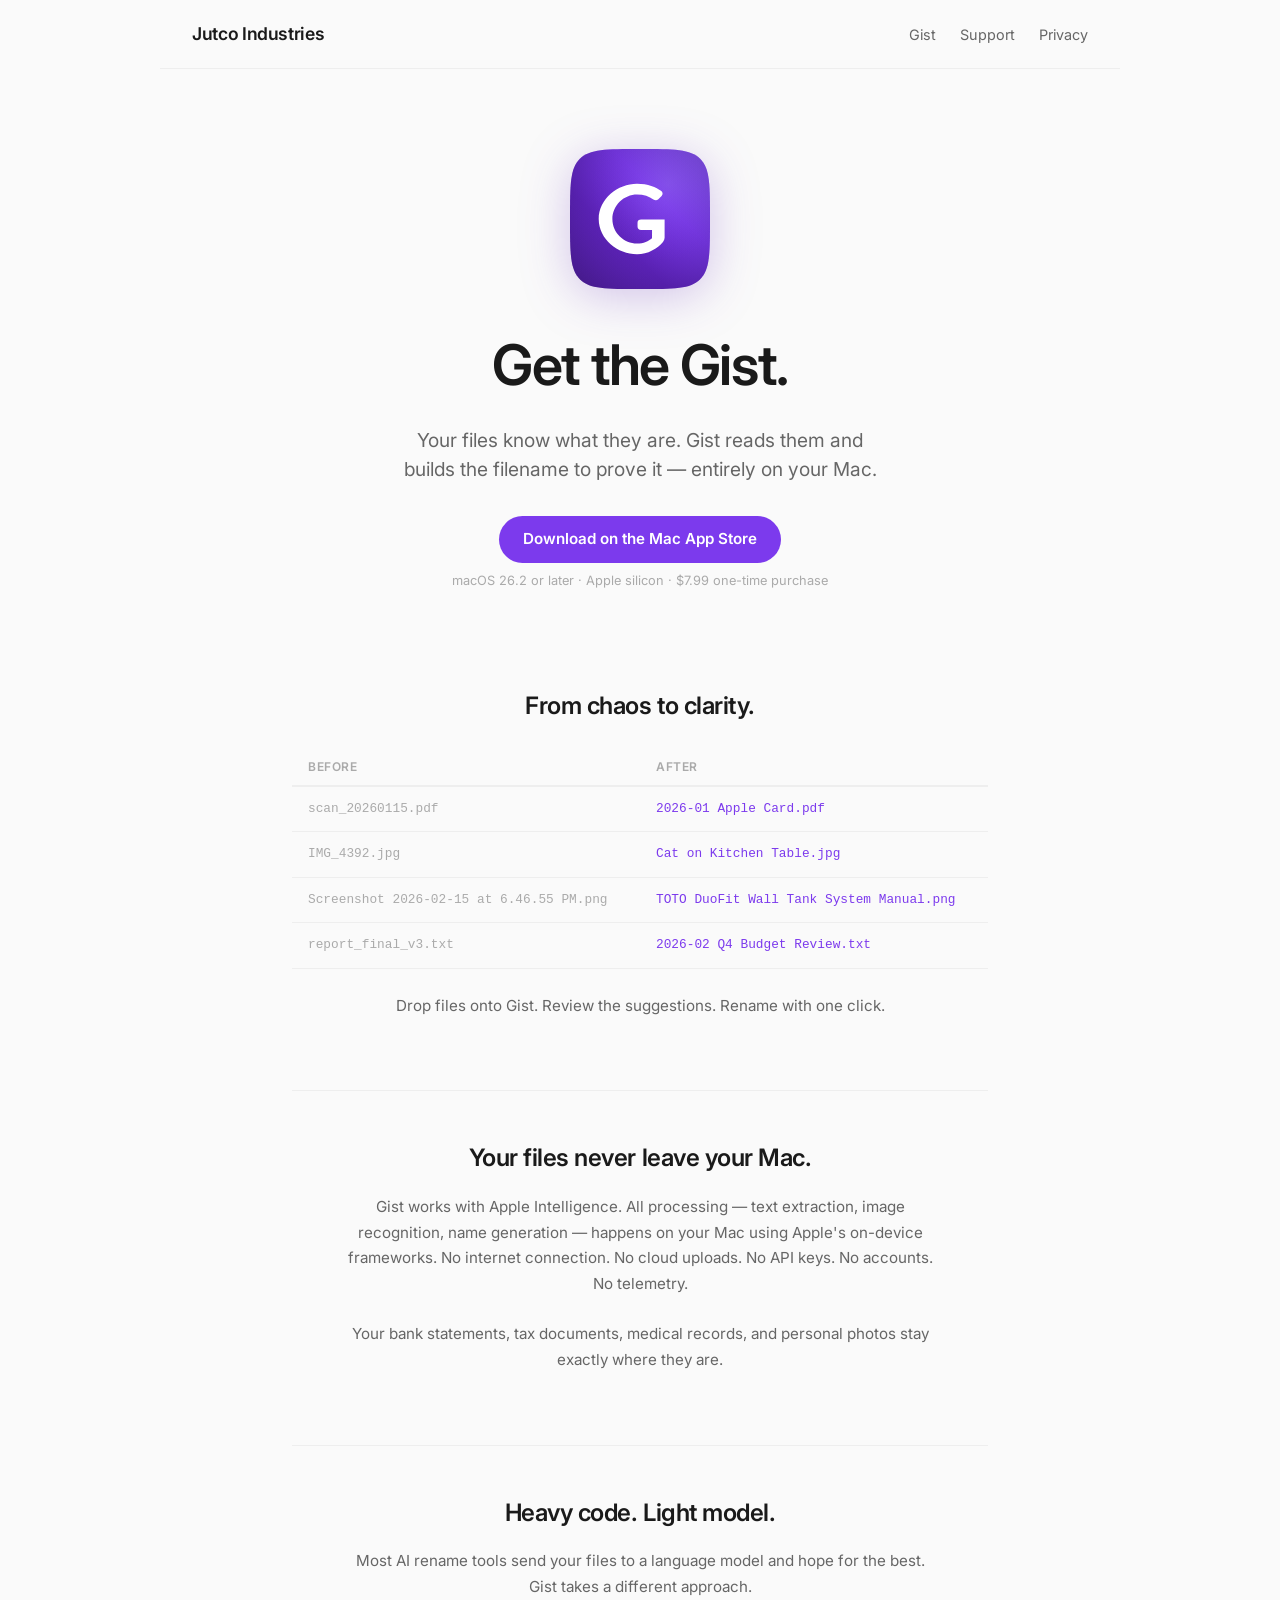
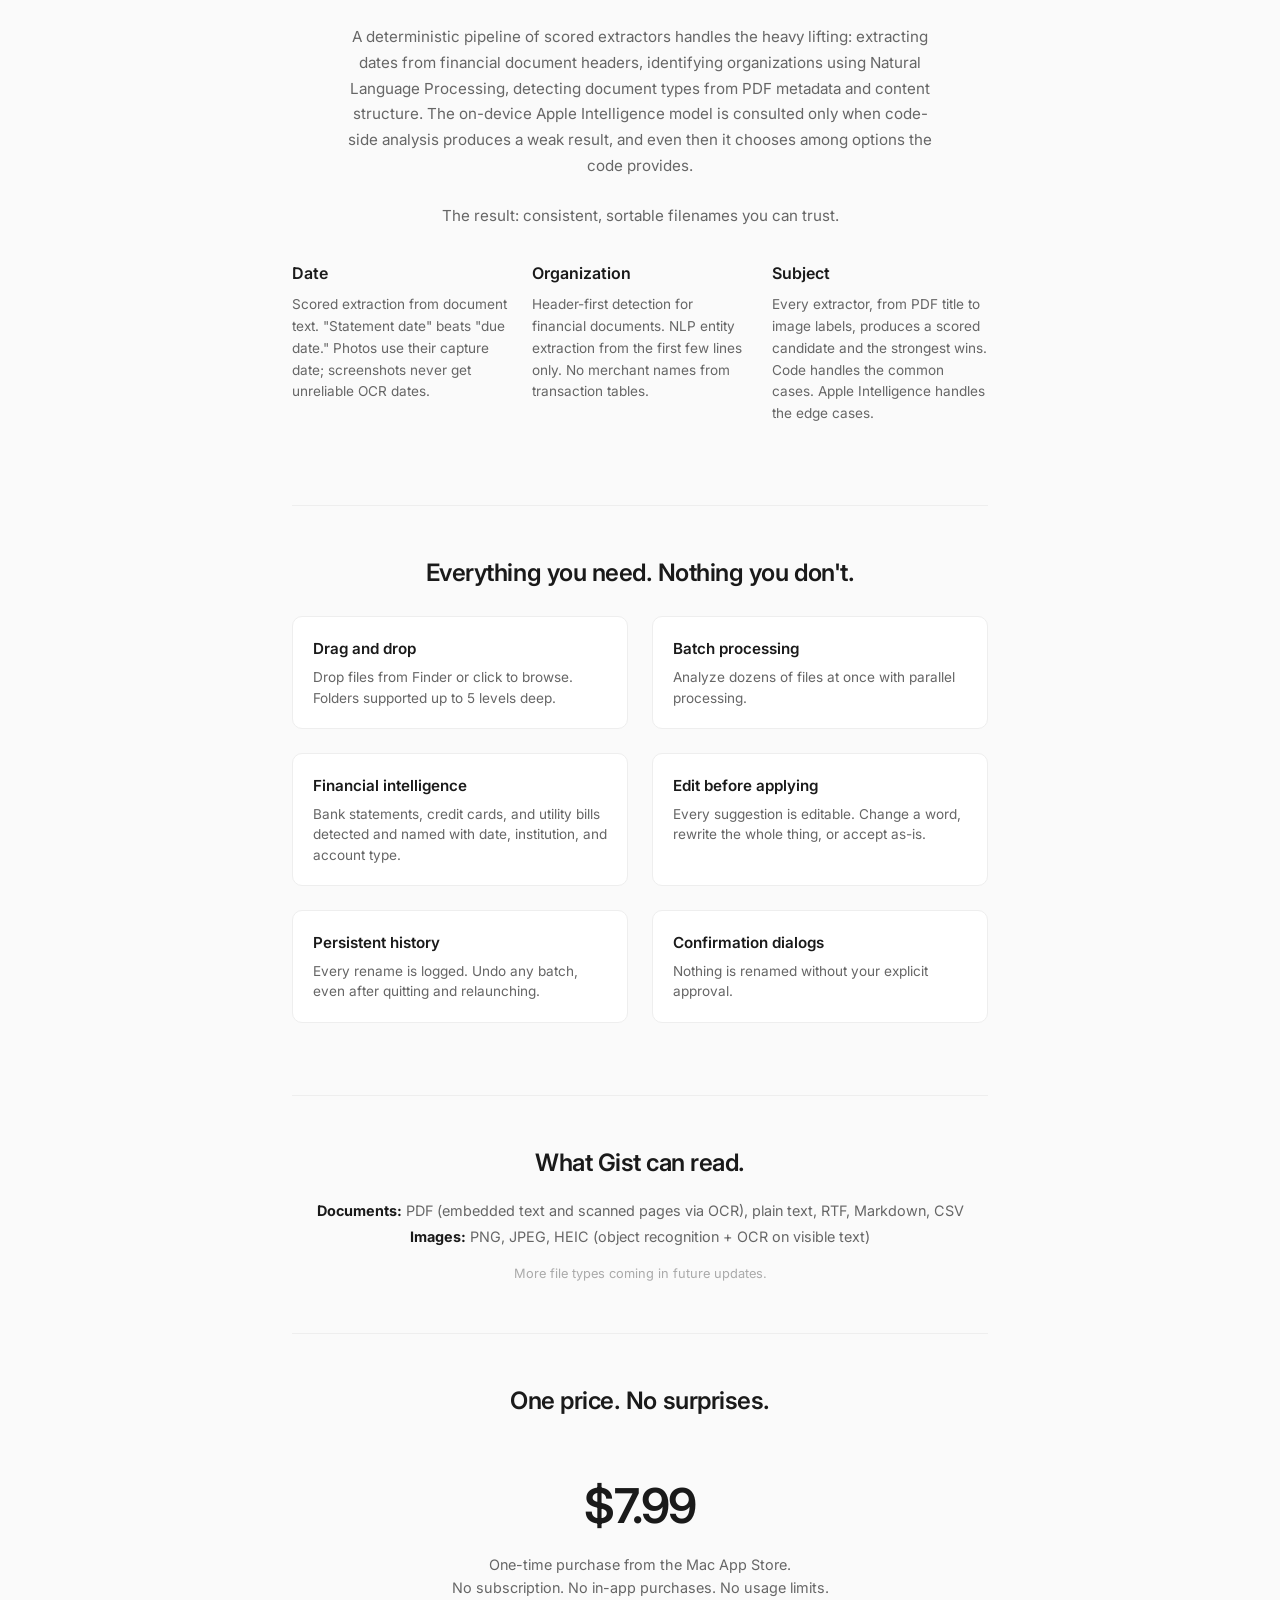
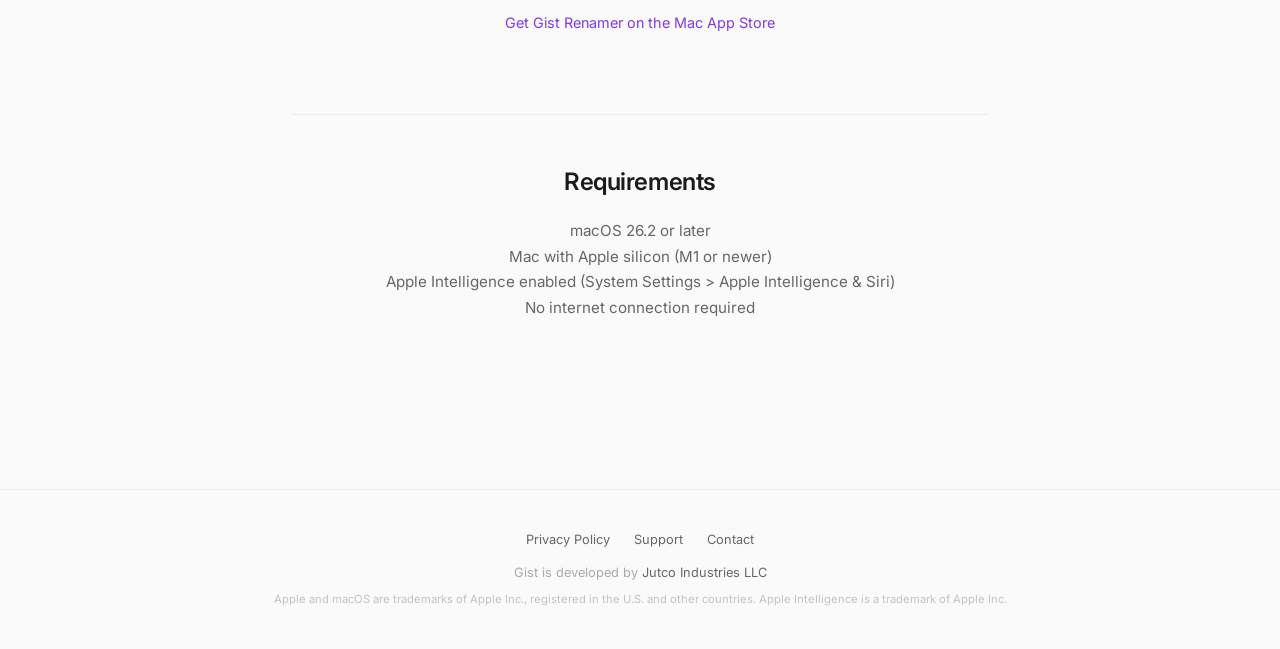
==== commit f0e764d4: "Launch: link to the Mac App Store, restore the trademark line Gist Renamer is live (id6805236617). R" ====
--- a/gist/index.html
+++ b/gist/index.html
@@ -40,7 +40,7 @@
 
     <h1>Get the Gist.</h1>
     <p class="subhead">Your files know what they are. Gist reads them and builds the filename to prove it — entirely on your Mac.</p>
-    <span class="pill">Coming soon to the Mac App Store as Gist Renamer</span>
+    <a class="store-button" href="https://apps.apple.com/app/gist-renamer/id6805236617">Download on the Mac App Store</a>
     <p class="system-req">macOS 26.2 or later &middot; Apple silicon &middot; $7.99 one-time purchase</p>
   </section>
 
@@ -140,6 +140,7 @@
       <div class="pricing-block">
         <div class="price">$7.99</div>
         <p class="price-note">One-time purchase from the Mac App Store.<br>No subscription. No in-app purchases. No usage limits.</p>
+        <p class="price-note" style="margin-top:0.75rem;"><a href="https://apps.apple.com/app/gist-renamer/id6805236617">Get Gist Renamer on the Mac App Store</a></p>
       </div>
     </section>
 
--- a/css/style.css
+++ b/css/style.css
@@ -336,6 +336,22 @@
   margin: 0 auto 2rem;
   line-height: 1.5;
 }
+.store-button {
+  display: inline-block;
+  font-size: 0.95rem;
+  font-weight: 600;
+  color: #fff;
+  background: var(--accent);
+  padding: 0.7rem 1.5rem;
+  border-radius: 100px;
+  text-decoration: none;
+  transition: background 0.15s ease;
+}
+.store-button:hover {
+  background: var(--accent-deep);
+  color: #fff;
+}
+
 .pill {
   display: inline-block;
   font-size: 0.85rem;
